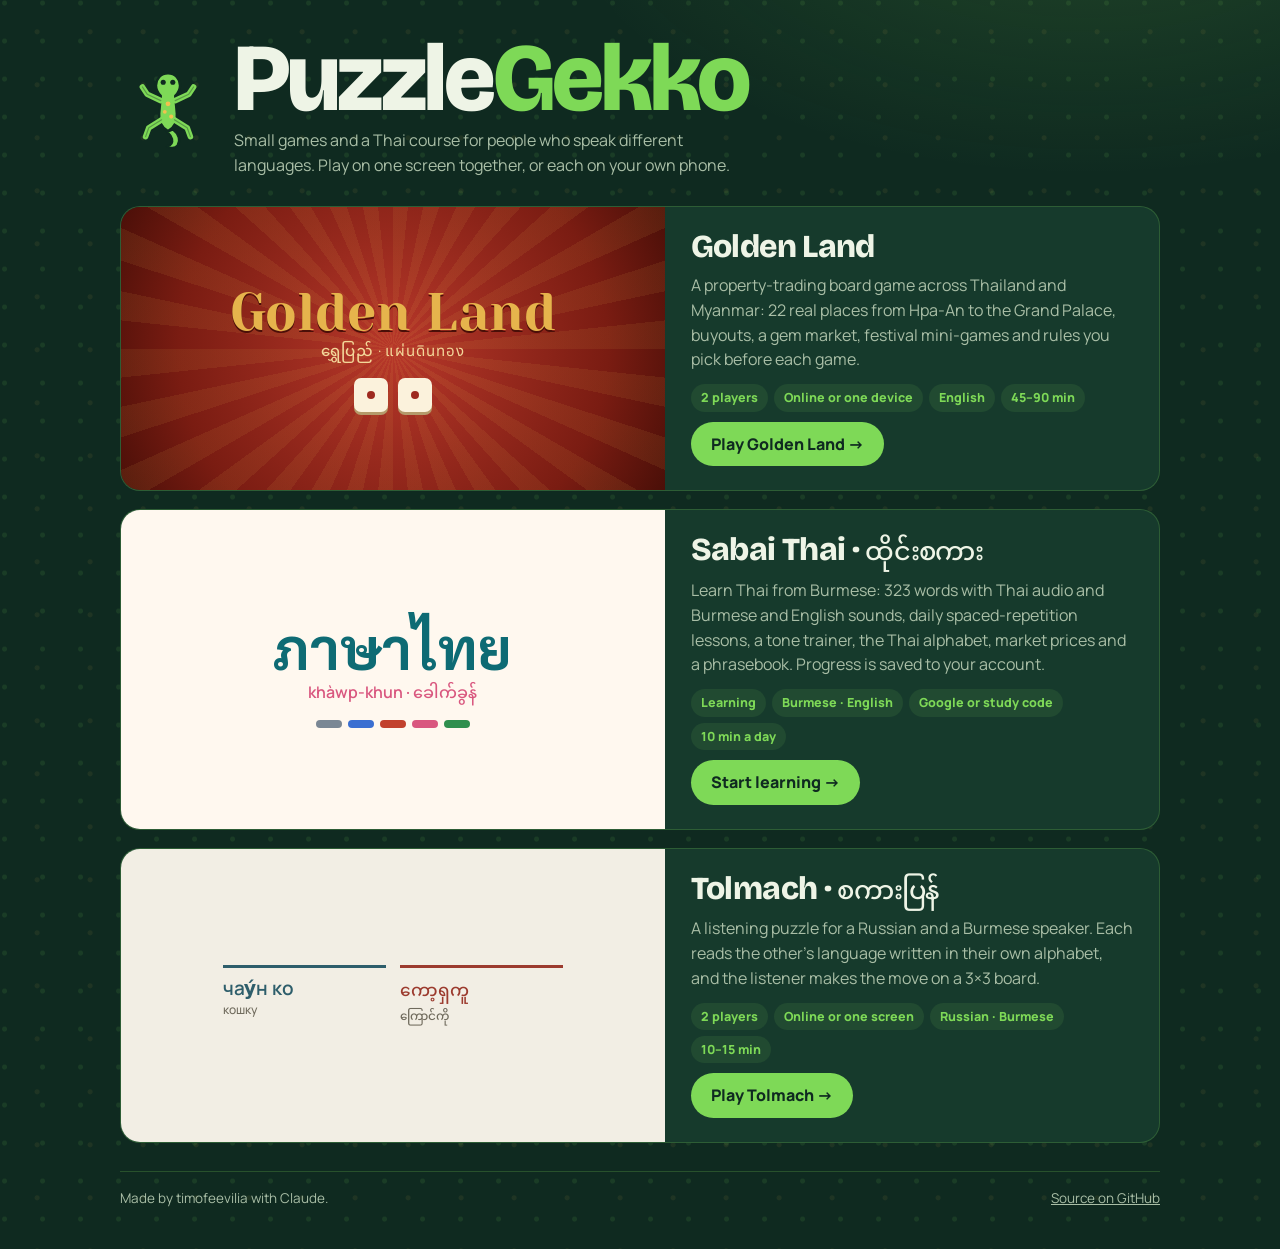
==== index.html @ 47aeaf9a "Add Sabai Thai, a Thai course for Burmese speakers 323-word dictionary with Thai audio, English and " ====
<!doctype html>
<html lang="en">
<head>
<meta charset="utf-8">
<meta name="viewport" content="width=device-width,initial-scale=1,viewport-fit=cover">
<title>PuzzleGekko</title>
<meta name="description" content="Small games for two: a property game set in Thailand and Myanmar, and a Russian–Burmese listening puzzle.">
<link rel="preconnect" href="https://fonts.googleapis.com">
<link rel="stylesheet" href="https://fonts.googleapis.com/css2?family=Bricolage+Grotesque:opsz,wght@12..96,500;12..96,800&family=Manrope:wght@400;600;800&family=Noto+Sans+Myanmar:wght@500&family=Noto+Sans+Thai:wght@500&family=Sarabun:wght@700&display=swap">
<style>
/* Layout: one column; a big wordmark with a gecko, then one wide card per game showing a slice of that game's own look. */
:root{
  --leaf:#0f2a20;      /* page ground, rainforest night */
  --leaf-2:#163a2c;    /* raised surfaces */
  --skin:#7ed957;      /* gecko green accent */
  --spot:#f2c14e;      /* gecko spots */
  --ink:#eef4e6;
  --ink-dim:#a9bea6;
  --line:rgba(126,217,87,.22);
  --display:"Bricolage Grotesque", "Arial Rounded MT Bold", system-ui, sans-serif;
  --body:"Manrope", system-ui, -apple-system, "Segoe UI", sans-serif;
  color-scheme:dark;
}
*{box-sizing:border-box}
html,body{background:var(--leaf);color:var(--ink)}
body{margin:0;font-family:var(--body);font-size:16px;line-height:1.55;min-height:100%;
  padding-left:max(16px,env(safe-area-inset-left,0px));padding-right:max(16px,env(safe-area-inset-right,0px));padding-block:max(24px,env(safe-area-inset-top,0px)) 40px;
  background:
    radial-gradient(circle at 12% 8%, rgba(126,217,87,.10) 0 2px, transparent 3px) 0 0/38px 38px,
    radial-gradient(circle at 70% 60%, rgba(242,193,78,.07) 0 2px, transparent 3px) 0 0/53px 53px,
    radial-gradient(900px 500px at 85% -10%, rgba(126,217,87,.16), transparent 60%),
    var(--leaf)}
a{color:inherit}
:focus-visible{outline:2px solid var(--spot);outline-offset:3px;border-radius:6px}
.wrap{max-width:1040px;margin:0 auto;display:flex;flex-direction:column;gap:28px}
header{display:flex;align-items:center;gap:18px;flex-wrap:wrap;padding-top:12px}
.gecko{width:clamp(64px,12vw,96px);height:auto;flex:none;animation:wiggle 6s ease-in-out infinite;transform-origin:50% 60%}
@keyframes wiggle{0%,86%,100%{transform:rotate(0)}90%{transform:rotate(-6deg)}94%{transform:rotate(5deg)}}
h1{font-family:var(--display);font-weight:800;font-size:clamp(44px,9vw,96px);line-height:.9;margin:0;letter-spacing:-.03em}
h1 span{color:var(--skin)}
.tag{margin:6px 0 0;color:var(--ink-dim);max-width:52ch;text-wrap:balance}
.games{display:grid;gap:18px}
.game{display:grid;grid-template-columns:minmax(0,1.1fr) minmax(0,1fr);border-radius:20px;overflow:hidden;text-decoration:none;
  border:1px solid var(--line);background:var(--leaf-2);transition:transform .15s, border-color .15s}
.game:hover{transform:translateY(-3px);border-color:rgba(126,217,87,.55)}
@media (max-width:760px){.game{grid-template-columns:minmax(0,1fr)}}
.art{min-height:220px;position:relative;display:grid;place-items:center;padding:24px;overflow:hidden}
.info{padding:24px 26px;display:flex;flex-direction:column;gap:10px;min-width:0}
.info h2{font-family:var(--display);font-weight:800;font-size:32px;line-height:1;margin:0;letter-spacing:-.02em}
.info p{margin:0;color:var(--ink-dim)}
.facts{display:flex;flex-wrap:wrap;gap:6px;margin-top:2px}
.facts span{font-size:12.5px;font-weight:800;padding:4px 10px;border-radius:99px;background:rgba(126,217,87,.1);color:var(--skin)}
.play{margin-top:auto;align-self:flex-start;font-weight:800;color:var(--leaf);background:var(--skin);padding:10px 20px;border-radius:99px}

/* Golden Land slice: lacquer board corner */
.gl{background:radial-gradient(circle at 50% 50%,#b8382a,#7a1c12 70%,#4a0f08)}
.gl::before{content:"";position:absolute;inset:-40%;background:repeating-conic-gradient(rgba(230,180,76,.09) 0 6deg,transparent 6deg 12deg)}
.gl .t{position:relative;text-align:center}
.gl .t b{display:block;font-family:"Yeseva One",Georgia,serif;font-weight:400;font-size:clamp(34px,6vw,52px);color:#e6b44c;text-shadow:0 2px 0 #4a0f08;line-height:1}
.gl .t i{font-style:normal;color:#f3d79a;font-size:15px;letter-spacing:.06em}
.gl .t i .mm{font-family:"Noto Sans Myanmar",sans-serif} .gl .t i .th{font-family:"Noto Sans Thai",sans-serif}
.gl .dice{display:flex;gap:10px;justify-content:center;margin-top:14px}
.gl .dice i{width:34px;height:34px;border-radius:7px;background:#fbf2dc;display:grid;place-items:center;box-shadow:0 3px 0 #b49a6a}
.gl .dice i::after{content:"";width:8px;height:8px;border-radius:50%;background:#9e2a1f}
/* Sabai Thai slice: Thai script and the five tone colours */
.st{background:#fff8ef;color:#20262c}
.st .t{text-align:center}
.st .thx{display:block;font-family:"Sarabun","Noto Sans Thai",sans-serif;font-weight:700;font-size:clamp(40px,7vw,58px);color:#0e6b74;line-height:1.2}
.st .t>i{font-style:normal;color:#d9577f;font-weight:600}
.st .tones{display:flex;gap:6px;justify-content:center;margin-top:12px}
.st .tones i{width:26px;height:8px;border-radius:99px;background:var(--c)}
/* Tolmach slice: two alphabets on paper */
.tm{background:#f2eee4;color:#20221d}
.tm .two{display:grid;grid-template-columns:1fr 1fr;gap:14px;width:100%;max-width:340px}
.tm .two div{border-top:3px solid;padding-top:8px;font-weight:600;font-size:19px;line-height:1.35}
.tm .two div:first-child{border-color:#2e5e6b;color:#2e5e6b}
.tm .two div:last-child{border-color:#9c3b2e;color:#9c3b2e;font-family:"Noto Sans Myanmar",sans-serif;font-weight:500;font-size:17px;line-height:1.9}
.tm small{display:block;font-size:12px;color:#6f6a5c;font-weight:500;font-family:"Manrope",sans-serif;line-height:1.4}
.mm{font-family:"Noto Sans Myanmar","Myanmar Text","Padauk",sans-serif;font-weight:500}
.info h2 .mm{font-size:.8em}
.tm small.mm{font-family:"Noto Sans Myanmar",sans-serif}
footer{color:var(--ink-dim);font-size:13.5px;display:flex;gap:14px;flex-wrap:wrap;justify-content:space-between;border-top:1px solid var(--line);padding-top:16px}
@media (prefers-reduced-motion:reduce){*{animation:none!important;transition:none!important}}
</style>
<link rel="stylesheet" href="https://fonts.googleapis.com/css2?family=Yeseva+One&display=swap">
</head>
<body>
<div class="wrap">
  <header>
    <svg class="gecko" viewBox="0 0 120 120" aria-hidden="true">
      <g fill="#7ed957" stroke="#0f2a20" stroke-width="3" stroke-linejoin="round">
        <path d="M60 18c9 0 15 7 15 15 0 6-3 10-6 13l2 22c1 9-3 18-11 22-8-4-12-13-11-22l2-22c-3-3-6-7-6-13 0-8 6-15 15-15z"/>
        <path d="M66 88c8 6 10 14 6 20-3 4-10 4-13 1 4-1 7-4 6-9-1-4-4-7-6-9z"/>
        <path d="M51 52 34 44l-6-9M69 52l17-8 6-9M52 76l-16 10-4 11M68 76l16 10 4 11" fill="none" stroke="#7ed957" stroke-width="7" stroke-linecap="round"/>
        <path d="M51 52 34 44l-6-9M69 52l17-8 6-9M52 76l-16 10-4 11M68 76l16 10 4 11" fill="none" stroke="#0f2a20" stroke-width="1.5" stroke-linecap="round" opacity=".35"/>
      </g>
      <circle cx="54" cy="29" r="3.2" fill="#0f2a20"/><circle cx="66" cy="29" r="3.2" fill="#0f2a20"/>
      <circle cx="60" cy="56" r="3" fill="#f2c14e"/><circle cx="56" cy="66" r="2.4" fill="#f2c14e"/><circle cx="64" cy="72" r="2.6" fill="#f2c14e"/>
    </svg>
    <div>
      <h1>Puzzle<span>Gekko</span></h1>
      <p class="tag">Small games and a Thai course for people who speak different languages. Play on one screen together, or each on your own phone.</p>
    </div>
  </header>

  <main class="games">
    <a class="game" href="golden-land/">
      <div class="art gl"><div class="t"><b>Golden Land</b><i><span class="mm">ရွှေပြည်</span> · <span class="th">แผ่นดินทอง</span></i><div class="dice"><i></i><i></i></div></div></div>
      <div class="info">
        <h2>Golden Land</h2>
        <p>A property-trading board game across Thailand and Myanmar: 22 real places from Hpa-An to the Grand Palace, buyouts, a gem market, festival mini-games and rules you pick before each game.</p>
        <div class="facts"><span>2 players</span><span>Online or one device</span><span>English</span><span>45–90 min</span></div>
        <span class="play">Play Golden Land →</span>
      </div>
    </a>

    <a class="game" href="sabai-thai/">
      <div class="art st"><div class="t"><b class="thx">ภาษาไทย</b><i>khàwp-khun · <span class="mm">ခေါက်ခွန်</span></i><div class="tones"><i style="--c:#7a8794"></i><i style="--c:#3b6fd1"></i><i style="--c:#c2412d"></i><i style="--c:#d9577f"></i><i style="--c:#2f8f4e"></i></div></div></div>
      <div class="info">
        <h2>Sabai Thai · <span class="mm">ထိုင်းစကား</span></h2>
        <p>Learn Thai from Burmese: 323 words with Thai audio and Burmese and English sounds, daily spaced-repetition lessons, a tone trainer, the Thai alphabet, market prices and a phrasebook. Progress is saved to your account.</p>
        <div class="facts"><span>Learning</span><span>Burmese · English</span><span>Google or study code</span><span>10 min a day</span></div>
        <span class="play">Start learning →</span>
      </div>
    </a>

    <a class="game" href="tolmach/">
      <div class="art tm"><div class="two"><div>чау́н ко<small>кошку</small></div><div>ကော့ရှကူ<small class="mm">ကြောင်ကို</small></div></div></div>
      <div class="info">
        <h2>Tolmach · <span class="mm">စကားပြန်</span></h2>
        <p>A listening puzzle for a Russian and a Burmese speaker. Each reads the other's language written in their own alphabet, and the listener makes the move on a 3×3 board.</p>
        <div class="facts"><span>2 players</span><span>Online or one screen</span><span>Russian · Burmese</span><span>10–15 min</span></div>
        <span class="play">Play Tolmach →</span>
      </div>
    </a>
  </main>

  <footer>
    <span>Made by timofeevilia with Claude.</span>
    <a href="https://github.com/timofeevilia/PuzzleGekko">Source on GitHub</a>
  </footer>
</div>
</body>
</html>
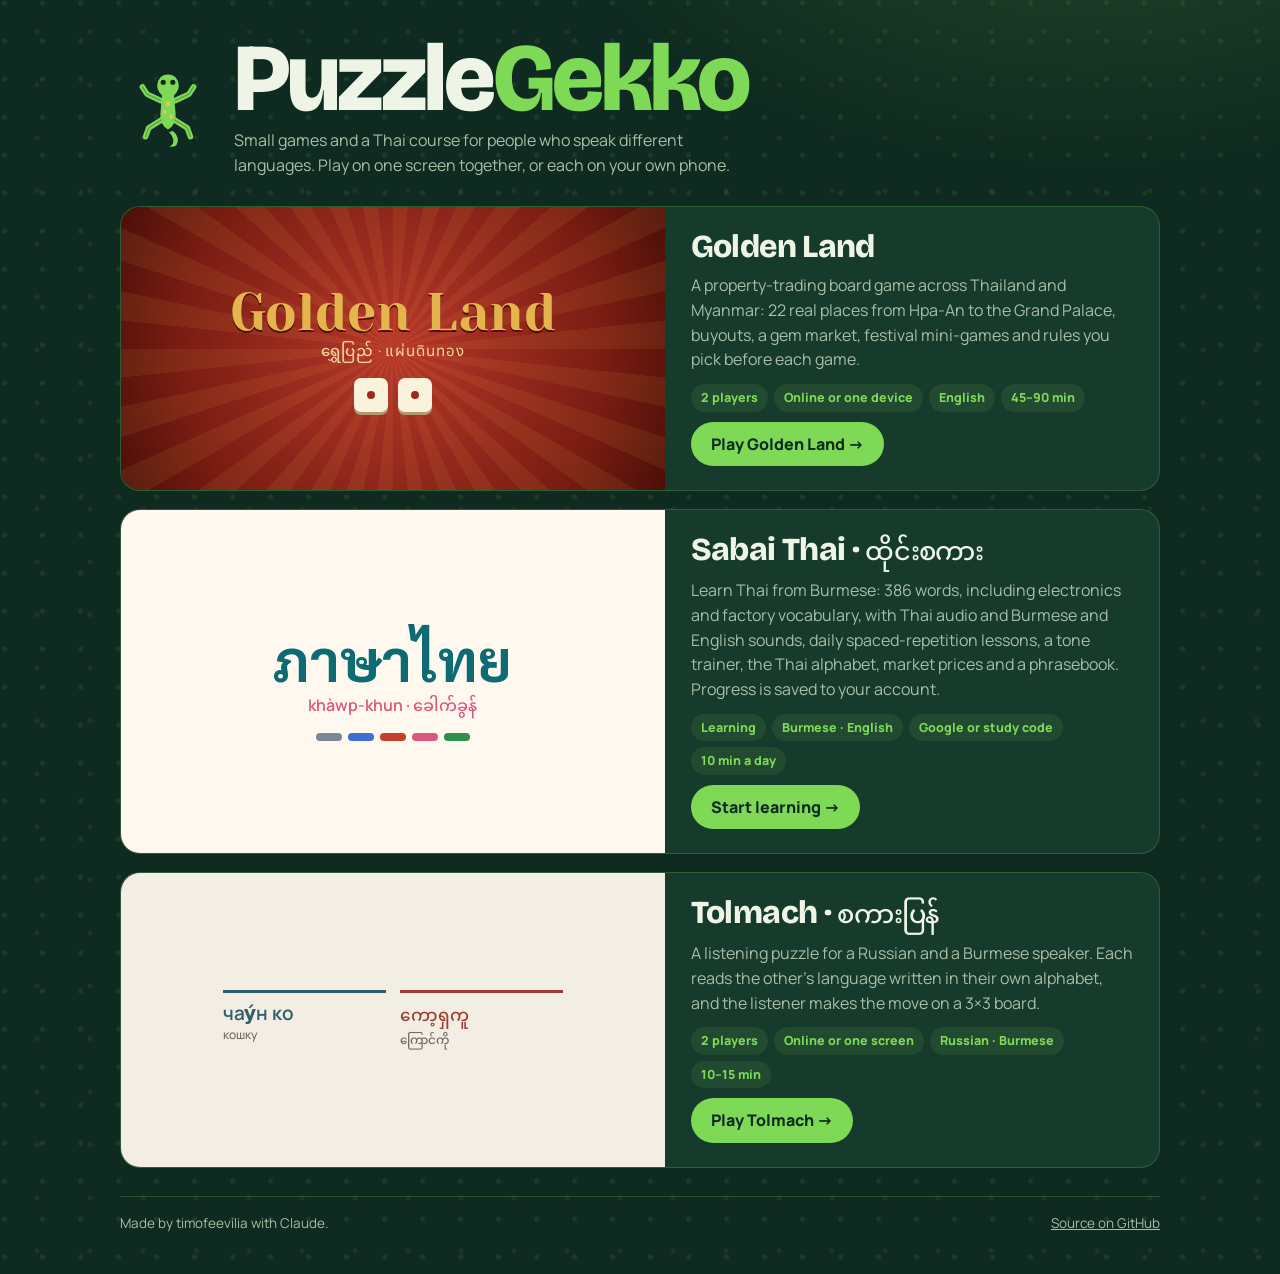
==== commit 8991ea9e: "Add electronics, SSD and factory vocabulary to Sabai Thai Two new topics (Electronics & SSD, Factory" ====
--- a/index.html
+++ b/index.html
@@ -118,7 +118,7 @@
       <div class="art st"><div class="t"><b class="thx">ภาษาไทย</b><i>khàwp-khun · <span class="mm">ခေါက်ခွန်</span></i><div class="tones"><i style="--c:#7a8794"></i><i style="--c:#3b6fd1"></i><i style="--c:#c2412d"></i><i style="--c:#d9577f"></i><i style="--c:#2f8f4e"></i></div></div></div>
       <div class="info">
         <h2>Sabai Thai · <span class="mm">ထိုင်းစကား</span></h2>
-        <p>Learn Thai from Burmese: 323 words with Thai audio and Burmese and English sounds, daily spaced-repetition lessons, a tone trainer, the Thai alphabet, market prices and a phrasebook. Progress is saved to your account.</p>
+        <p>Learn Thai from Burmese: 386 words, including electronics and factory vocabulary, with Thai audio and Burmese and English sounds, daily spaced-repetition lessons, a tone trainer, the Thai alphabet, market prices and a phrasebook. Progress is saved to your account.</p>
         <div class="facts"><span>Learning</span><span>Burmese · English</span><span>Google or study code</span><span>10 min a day</span></div>
         <span class="play">Start learning →</span>
       </div>
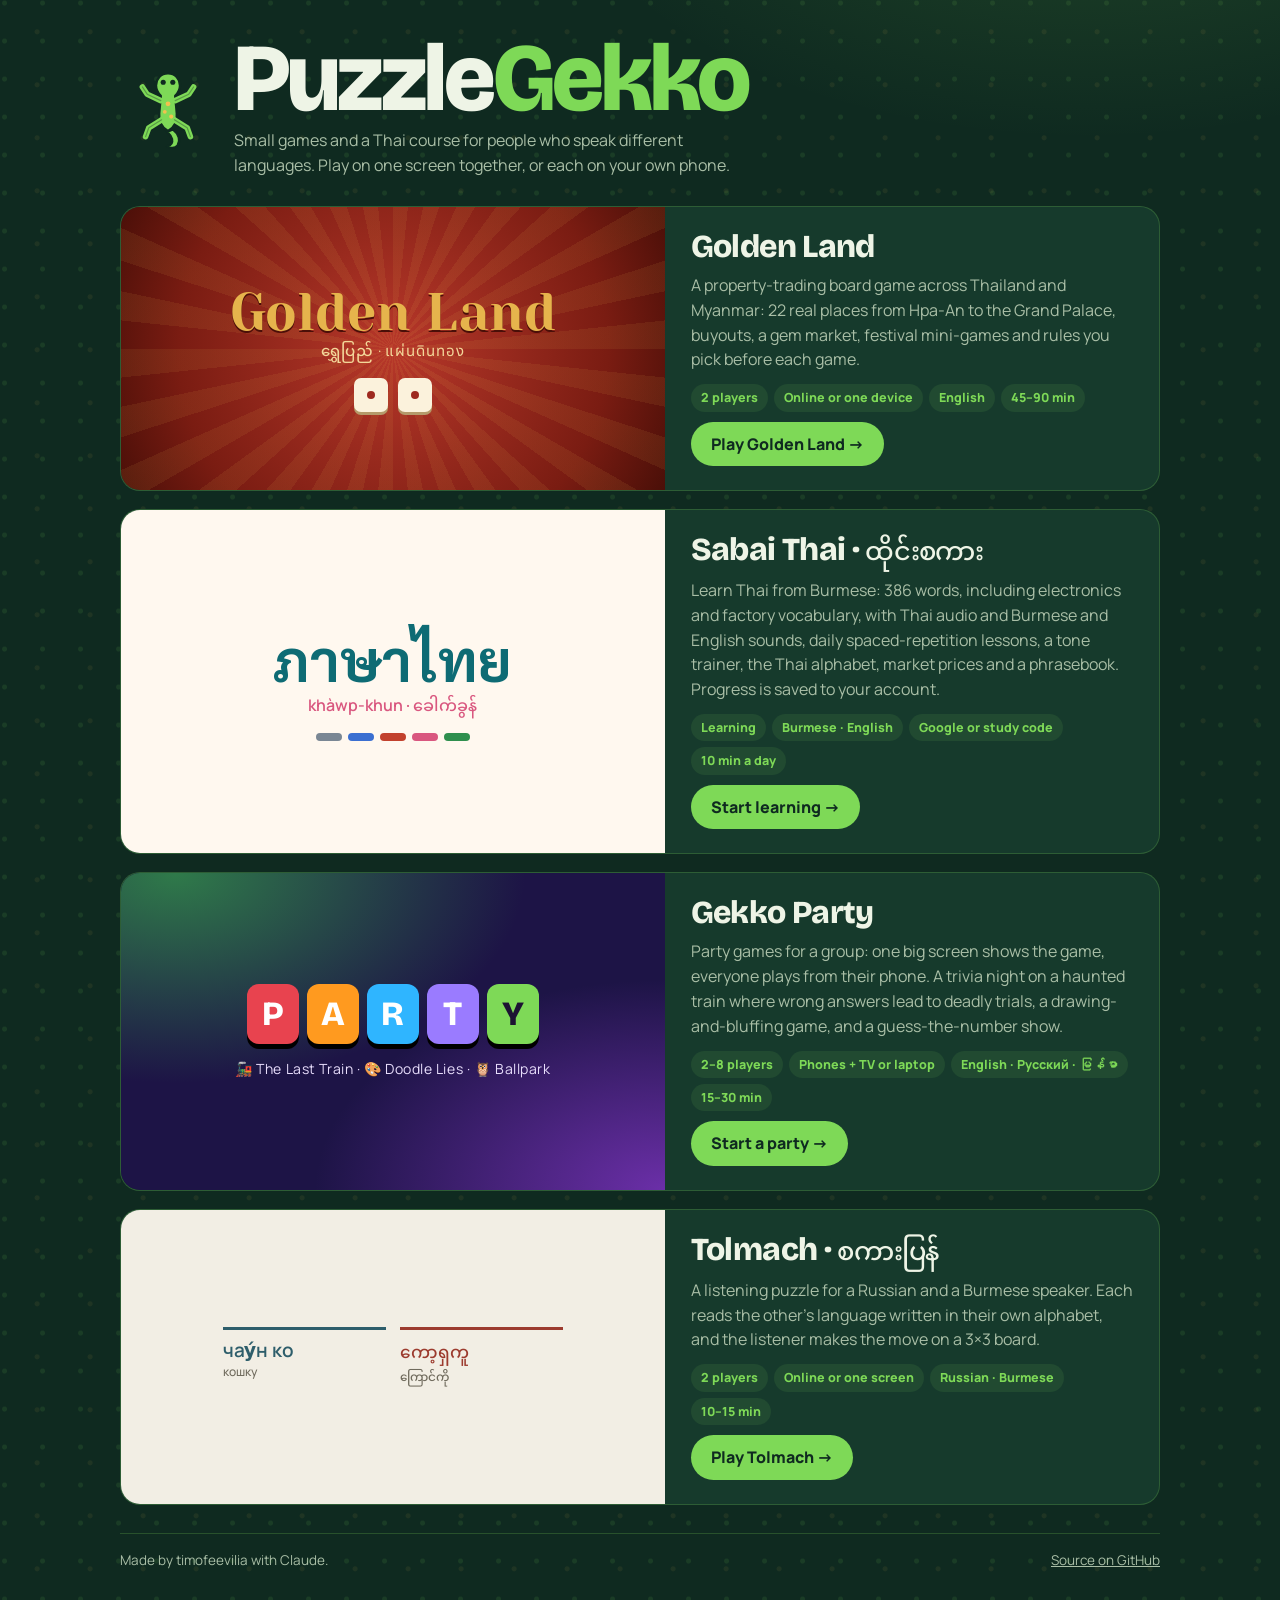
==== commit 5a554b05: "Add Gekko Party: a party pack for one big screen and phones Three games (The Last Train trivia with " ====
--- a/index.html
+++ b/index.html
@@ -4,7 +4,7 @@
 <meta charset="utf-8">
 <meta name="viewport" content="width=device-width,initial-scale=1,viewport-fit=cover">
 <title>PuzzleGekko</title>
-<meta name="description" content="Small games for two: a property game set in Thailand and Myanmar, and a Russian–Burmese listening puzzle.">
+<meta name="description" content="Small games for two and for groups: a property game set in Thailand and Myanmar, party games for phones, a Thai course and a Russian–Burmese listening puzzle.">
 <link rel="preconnect" href="https://fonts.googleapis.com">
 <link rel="stylesheet" href="https://fonts.googleapis.com/css2?family=Bricolage+Grotesque:opsz,wght@12..96,500;12..96,800&family=Manrope:wght@400;600;800&family=Noto+Sans+Myanmar:wght@500&family=Noto+Sans+Thai:wght@500&family=Sarabun:wght@700&display=swap">
 <style>
@@ -69,6 +69,12 @@
 .st .t>i{font-style:normal;color:#d9577f;font-weight:600}
 .st .tones{display:flex;gap:6px;justify-content:center;margin-top:12px}
 .st .tones i{width:26px;height:8px;border-radius:99px;background:var(--c)}
+/* Gekko Party slice: room-code tiles on a night-party gradient */
+.gp{background:radial-gradient(500px 300px at 10% 0%,#2f7a4a,transparent 70%),radial-gradient(500px 300px at 100% 100%,#6b2fa8,transparent 70%),#1d1446}
+.gp .t{text-align:center}
+.gp .tiles{display:flex;gap:8px;justify-content:center}
+.gp .tiles i{width:52px;height:60px;border-radius:12px;display:grid;place-items:center;font:800 34px var(--display);font-style:normal;color:#fff;box-shadow:0 5px 0 #000}
+.gp small{display:block;margin-top:14px;color:#e8defc;font-size:14px;letter-spacing:.04em}
 /* Tolmach slice: two alphabets on paper */
 .tm{background:#f2eee4;color:#20221d}
 .tm .two{display:grid;grid-template-columns:1fr 1fr;gap:14px;width:100%;max-width:340px}
@@ -124,6 +130,16 @@
       </div>
     </a>
 
+    <a class="game" href="party/">
+      <div class="art gp"><div class="t"><div class="tiles"><i style="background:#e8434f">P</i><i style="background:#ff9a1f">A</i><i style="background:#2fb5ff">R</i><i style="background:#9a7bff">T</i><i style="background:#7ed957;color:#1d1233">Y</i></div><small>🚂 The Last Train · 🎨 Doodle Lies · 🦉 Ballpark</small></div></div>
+      <div class="info">
+        <h2>Gekko Party</h2>
+        <p>Party games for a group: one big screen shows the game, everyone plays from their phone. A trivia night on a haunted train where wrong answers lead to deadly trials, a drawing-and-bluffing game, and a guess-the-number show.</p>
+        <div class="facts"><span>2–8 players</span><span>Phones + TV or laptop</span><span>English · Русский · မြန်မာ</span><span>15–30 min</span></div>
+        <span class="play">Start a party →</span>
+      </div>
+    </a>
+
     <a class="game" href="tolmach/">
       <div class="art tm"><div class="two"><div>чау́н ко<small>кошку</small></div><div>ကော့ရှကူ<small class="mm">ကြောင်ကို</small></div></div></div>
       <div class="info">
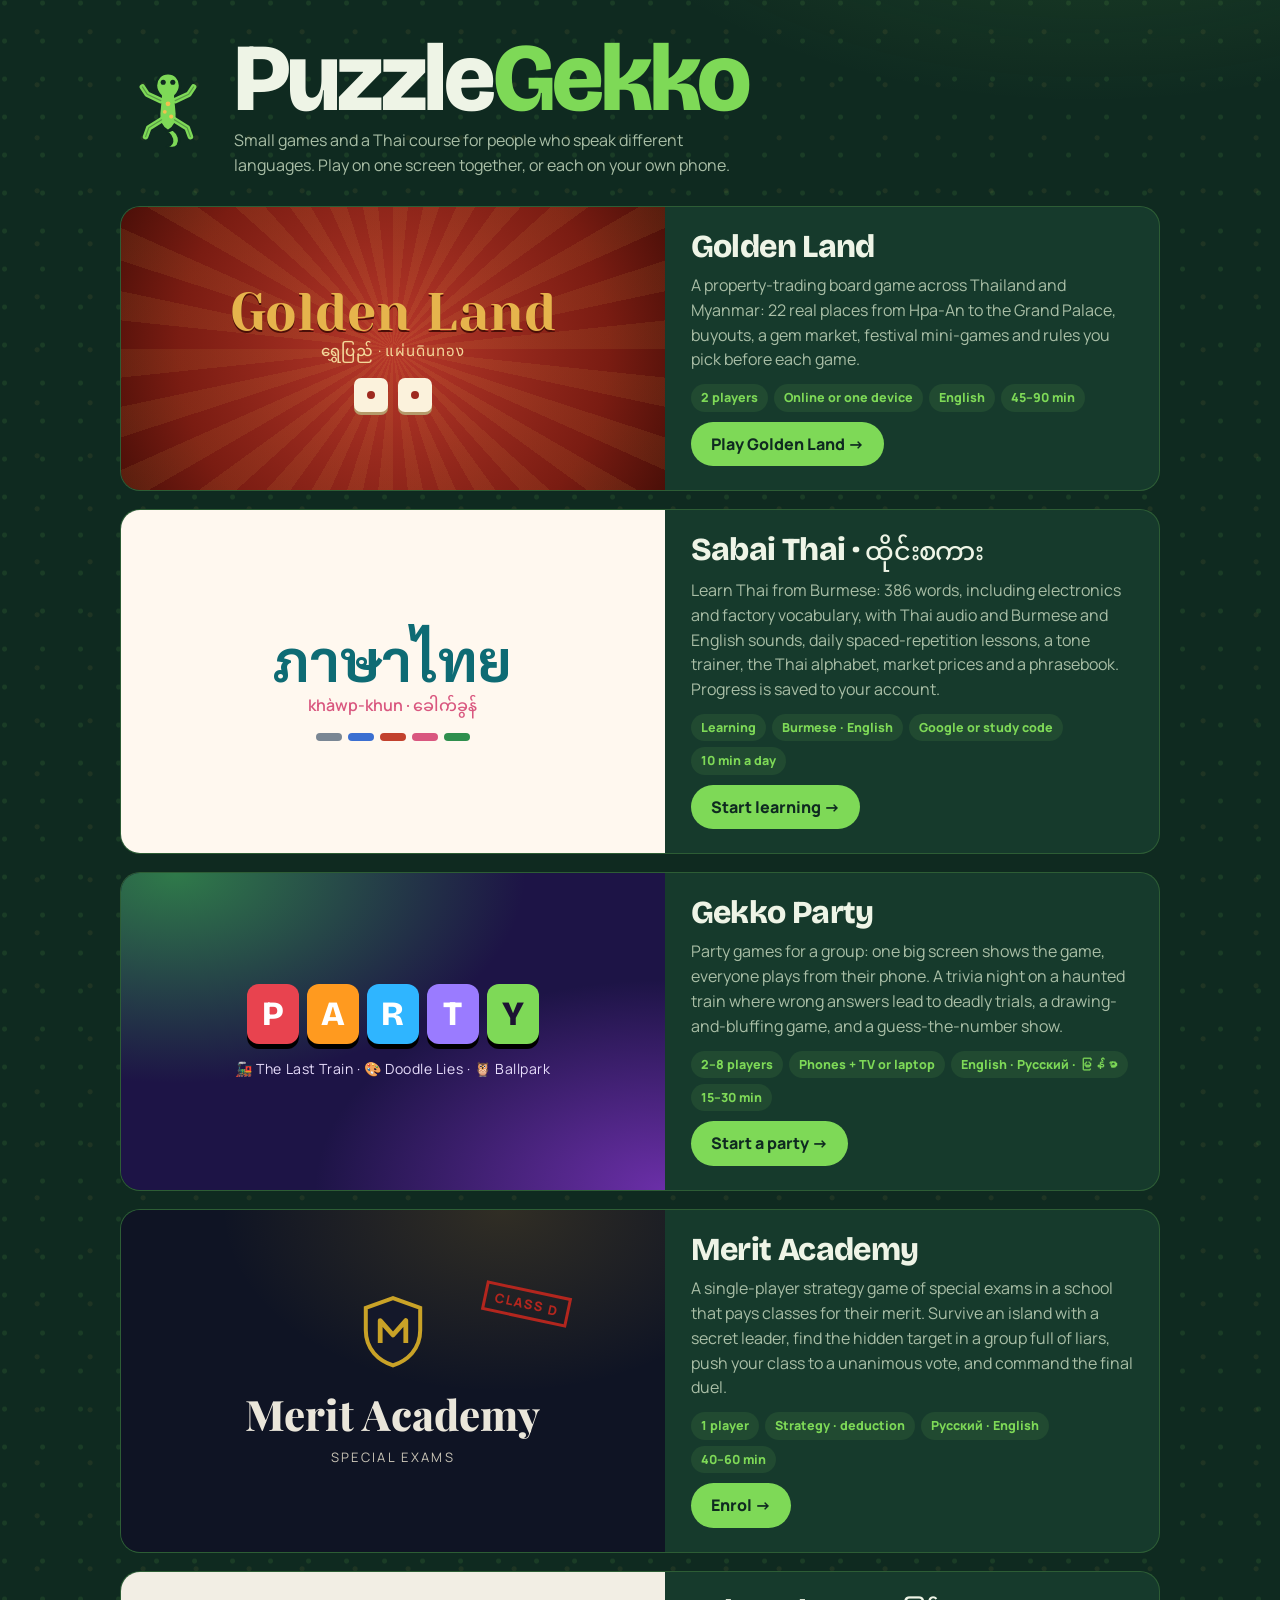
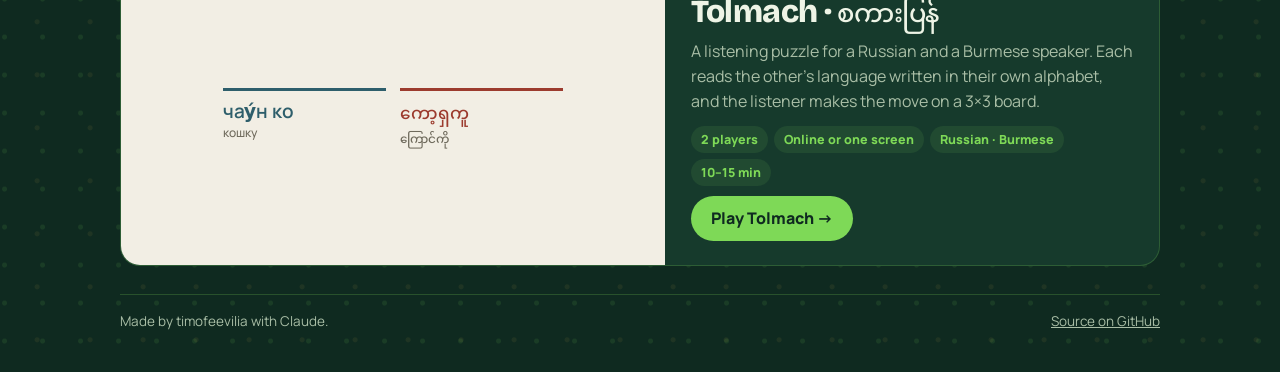
==== commit 49e4cdda: "Add Merit Academy, a single-player game of special exams A campaign of four exams in a school that p" ====
--- a/index.html
+++ b/index.html
@@ -6,7 +6,7 @@
 <title>PuzzleGekko</title>
 <meta name="description" content="Small games for two and for groups: a property game set in Thailand and Myanmar, party games for phones, a Thai course and a Russian–Burmese listening puzzle.">
 <link rel="preconnect" href="https://fonts.googleapis.com">
-<link rel="stylesheet" href="https://fonts.googleapis.com/css2?family=Bricolage+Grotesque:opsz,wght@12..96,500;12..96,800&family=Manrope:wght@400;600;800&family=Noto+Sans+Myanmar:wght@500&family=Noto+Sans+Thai:wght@500&family=Sarabun:wght@700&display=swap">
+<link rel="stylesheet" href="https://fonts.googleapis.com/css2?family=Playfair+Display:wght@800&family=Bricolage+Grotesque:opsz,wght@12..96,500;12..96,800&family=Manrope:wght@400;600;800&family=Noto+Sans+Myanmar:wght@500&family=Noto+Sans+Thai:wght@500&family=Sarabun:wght@700&display=swap">
 <style>
 /* Layout: one column; a big wordmark with a gecko, then one wide card per game showing a slice of that game's own look. */
 :root{
@@ -75,6 +75,13 @@
 .gp .tiles{display:flex;gap:8px;justify-content:center}
 .gp .tiles i{width:52px;height:60px;border-radius:12px;display:grid;place-items:center;font:800 34px var(--display);font-style:normal;color:#fff;box-shadow:0 5px 0 #000}
 .gp small{display:block;margin-top:14px;color:#e8defc;font-size:14px;letter-spacing:.04em}
+/* Merit Academy slice: a gold crest on navy, with a red exam stamp */
+.ma{background:radial-gradient(400px 260px at 70% 0%,rgba(201,162,39,.18),transparent 70%),#0f1424}
+.ma .t{text-align:center;color:#eae6da;position:relative}
+.ma svg{width:64px;height:auto}
+.ma b{display:block;font-family:"Playfair Display",Georgia,serif;font-size:clamp(30px,5vw,42px);font-weight:800;margin-top:6px}
+.ma small{display:block;color:#c9c4b6;font-size:13px;letter-spacing:.18em;text-transform:uppercase}
+.ma .stampx{position:absolute;right:-30px;top:-6px;border:3px solid #b3261e;color:#b3261e;font-weight:800;font-size:13px;padding:2px 8px;transform:rotate(12deg);letter-spacing:.1em}
 /* Tolmach slice: two alphabets on paper */
 .tm{background:#f2eee4;color:#20221d}
 .tm .two{display:grid;grid-template-columns:1fr 1fr;gap:14px;width:100%;max-width:340px}
@@ -140,6 +147,16 @@
       </div>
     </a>
 
+    <a class="game" href="merit/">
+      <div class="art ma"><div class="t"><svg viewBox="0 0 40 46" aria-hidden="true"><path d="M20 2l17 6v14c0 12-8 19-17 22C11 41 3 34 3 22V8z" fill="#14182a" stroke="#c9a227" stroke-width="2.5"/><path d="M12 30V16l8 9 8-9v14" fill="none" stroke="#c9a227" stroke-width="3" stroke-linejoin="round"/></svg><b>Merit Academy</b><small>Special exams</small><span class="stampx">CLASS D</span></div></div>
+      <div class="info">
+        <h2>Merit Academy</h2>
+        <p>A single-player strategy game of special exams in a school that pays classes for their merit. Survive an island with a secret leader, find the hidden target in a group full of liars, push your class to a unanimous vote, and command the final duel.</p>
+        <div class="facts"><span>1 player</span><span>Strategy · deduction</span><span>Русский · English</span><span>40–60 min</span></div>
+        <span class="play">Enrol →</span>
+      </div>
+    </a>
+
     <a class="game" href="tolmach/">
       <div class="art tm"><div class="two"><div>чау́н ко<small>кошку</small></div><div>ကော့ရှကူ<small class="mm">ကြောင်ကို</small></div></div></div>
       <div class="info">
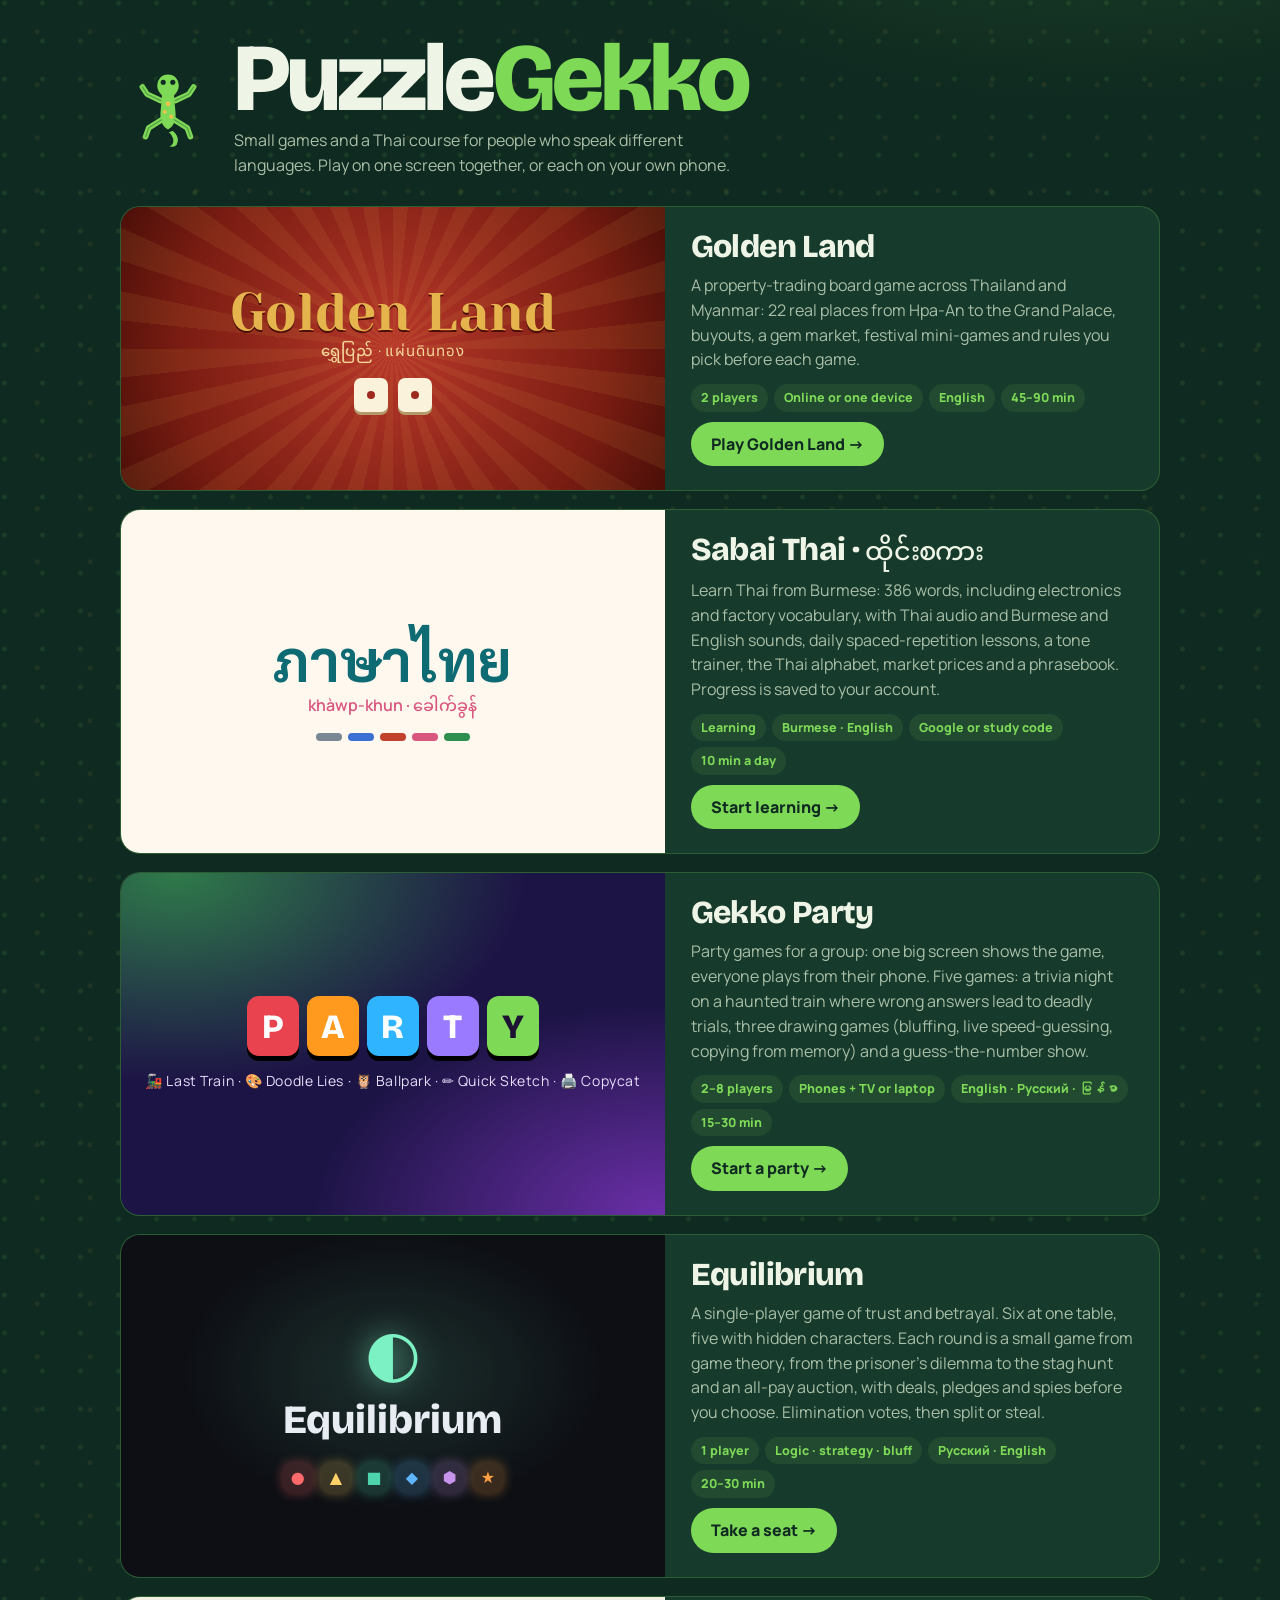
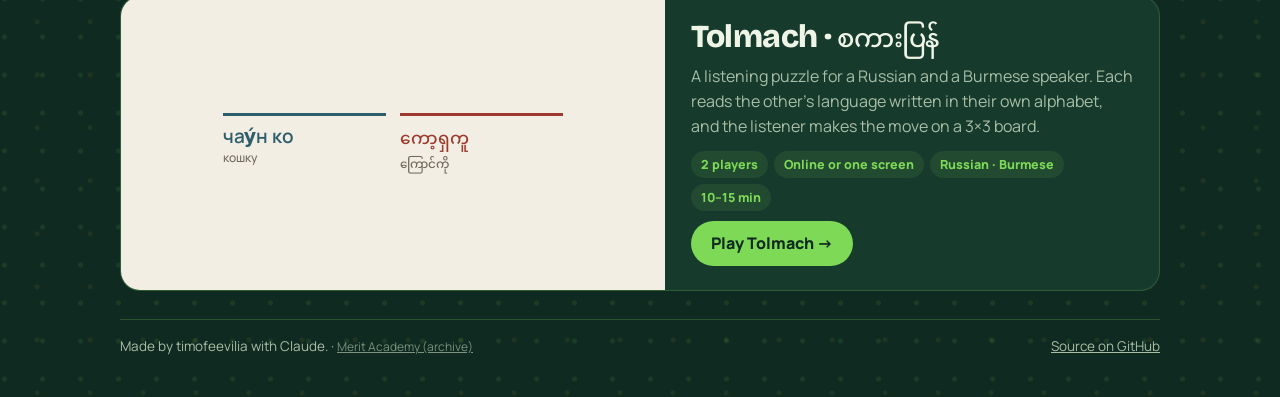
==== commit d6b831fb: "Add Equilibrium, two drawing games and phone resync for Gekko Party Equilibrium is a single-player g" ====
--- a/index.html
+++ b/index.html
@@ -75,6 +75,13 @@
 .gp .tiles{display:flex;gap:8px;justify-content:center}
 .gp .tiles i{width:52px;height:60px;border-radius:12px;display:grid;place-items:center;font:800 34px var(--display);font-style:normal;color:#fff;box-shadow:0 5px 0 #000}
 .gp small{display:block;margin-top:14px;color:#e8defc;font-size:14px;letter-spacing:.04em}
+/* Equilibrium slice: six neon sigils around a half-lit circle */
+.eq{background:radial-gradient(300px 200px at 50% 40%,rgba(124,242,196,.14),transparent 70%),#0d0f14}
+.eq .t{text-align:center;color:#e8ecf3}
+.eq .t>b{display:block;font-size:64px;line-height:1;color:#7cf2c4;text-shadow:0 0 30px rgba(124,242,196,.5)}
+.eq .t>span{display:block;font-family:var(--display);font-weight:800;font-size:clamp(28px,4.6vw,40px);margin:6px 0 12px}
+.eq .seats{display:flex;gap:8px;justify-content:center}
+.eq .seats i{font-style:normal;width:30px;height:30px;border-radius:8px;display:grid;place-items:center;color:var(--c);background:color-mix(in srgb,var(--c) 18%,transparent);box-shadow:0 0 12px color-mix(in srgb,var(--c) 40%,transparent)}
 /* Merit Academy slice: a gold crest on navy, with a red exam stamp */
 .ma{background:radial-gradient(400px 260px at 70% 0%,rgba(201,162,39,.18),transparent 70%),#0f1424}
 .ma .t{text-align:center;color:#eae6da;position:relative}
@@ -92,6 +99,7 @@
 .mm{font-family:"Noto Sans Myanmar","Myanmar Text","Padauk",sans-serif;font-weight:500}
 .info h2 .mm{font-size:.8em}
 .tm small.mm{font-family:"Noto Sans Myanmar",sans-serif}
+footer .small{font-size:12px;opacity:.7}
 footer{color:var(--ink-dim);font-size:13.5px;display:flex;gap:14px;flex-wrap:wrap;justify-content:space-between;border-top:1px solid var(--line);padding-top:16px}
 @media (prefers-reduced-motion:reduce){*{animation:none!important;transition:none!important}}
 </style>
@@ -138,22 +146,22 @@
     </a>
 
     <a class="game" href="party/">
-      <div class="art gp"><div class="t"><div class="tiles"><i style="background:#e8434f">P</i><i style="background:#ff9a1f">A</i><i style="background:#2fb5ff">R</i><i style="background:#9a7bff">T</i><i style="background:#7ed957;color:#1d1233">Y</i></div><small>🚂 The Last Train · 🎨 Doodle Lies · 🦉 Ballpark</small></div></div>
+      <div class="art gp"><div class="t"><div class="tiles"><i style="background:#e8434f">P</i><i style="background:#ff9a1f">A</i><i style="background:#2fb5ff">R</i><i style="background:#9a7bff">T</i><i style="background:#7ed957;color:#1d1233">Y</i></div><small>🚂 Last Train · 🎨 Doodle Lies · 🦉 Ballpark · ✏️ Quick Sketch · 🖨️ Copycat</small></div></div>
       <div class="info">
         <h2>Gekko Party</h2>
-        <p>Party games for a group: one big screen shows the game, everyone plays from their phone. A trivia night on a haunted train where wrong answers lead to deadly trials, a drawing-and-bluffing game, and a guess-the-number show.</p>
+        <p>Party games for a group: one big screen shows the game, everyone plays from their phone. Five games: a trivia night on a haunted train where wrong answers lead to deadly trials, three drawing games (bluffing, live speed-guessing, copying from memory) and a guess-the-number show.</p>
         <div class="facts"><span>2–8 players</span><span>Phones + TV or laptop</span><span>English · Русский · မြန်မာ</span><span>15–30 min</span></div>
         <span class="play">Start a party →</span>
       </div>
     </a>
 
-    <a class="game" href="merit/">
-      <div class="art ma"><div class="t"><svg viewBox="0 0 40 46" aria-hidden="true"><path d="M20 2l17 6v14c0 12-8 19-17 22C11 41 3 34 3 22V8z" fill="#14182a" stroke="#c9a227" stroke-width="2.5"/><path d="M12 30V16l8 9 8-9v14" fill="none" stroke="#c9a227" stroke-width="3" stroke-linejoin="round"/></svg><b>Merit Academy</b><small>Special exams</small><span class="stampx">CLASS D</span></div></div>
+    <a class="game" href="equilibrium/">
+      <div class="art eq"><div class="t"><b>◐</b><span>Equilibrium</span><div class="seats"><i style="--c:#ff6b6b">●</i><i style="--c:#ffd166">▲</i><i style="--c:#4dd4ac">■</i><i style="--c:#5eb5ff">◆</i><i style="--c:#c792ea">⬢</i><i style="--c:#ff9f43">★</i></div></div></div>
       <div class="info">
-        <h2>Merit Academy</h2>
-        <p>A single-player strategy game of special exams in a school that pays classes for their merit. Survive an island with a secret leader, find the hidden target in a group full of liars, push your class to a unanimous vote, and command the final duel.</p>
-        <div class="facts"><span>1 player</span><span>Strategy · deduction</span><span>Русский · English</span><span>40–60 min</span></div>
-        <span class="play">Enrol →</span>
+        <h2>Equilibrium</h2>
+        <p>A single-player game of trust and betrayal. Six at one table, five with hidden characters. Each round is a small game from game theory, from the prisoner's dilemma to the stag hunt and an all-pay auction, with deals, pledges and spies before you choose. Elimination votes, then split or steal.</p>
+        <div class="facts"><span>1 player</span><span>Logic · strategy · bluff</span><span>Русский · English</span><span>20–30 min</span></div>
+        <span class="play">Take a seat →</span>
       </div>
     </a>
 
@@ -169,7 +177,7 @@
   </main>
 
   <footer>
-    <span>Made by timofeevilia with Claude.</span>
+    <span>Made by timofeevilia with Claude. · <a href="merit/" class="small">Merit Academy (archive)</a></span>
     <a href="https://github.com/timofeevilia/PuzzleGekko">Source on GitHub</a>
   </footer>
 </div>
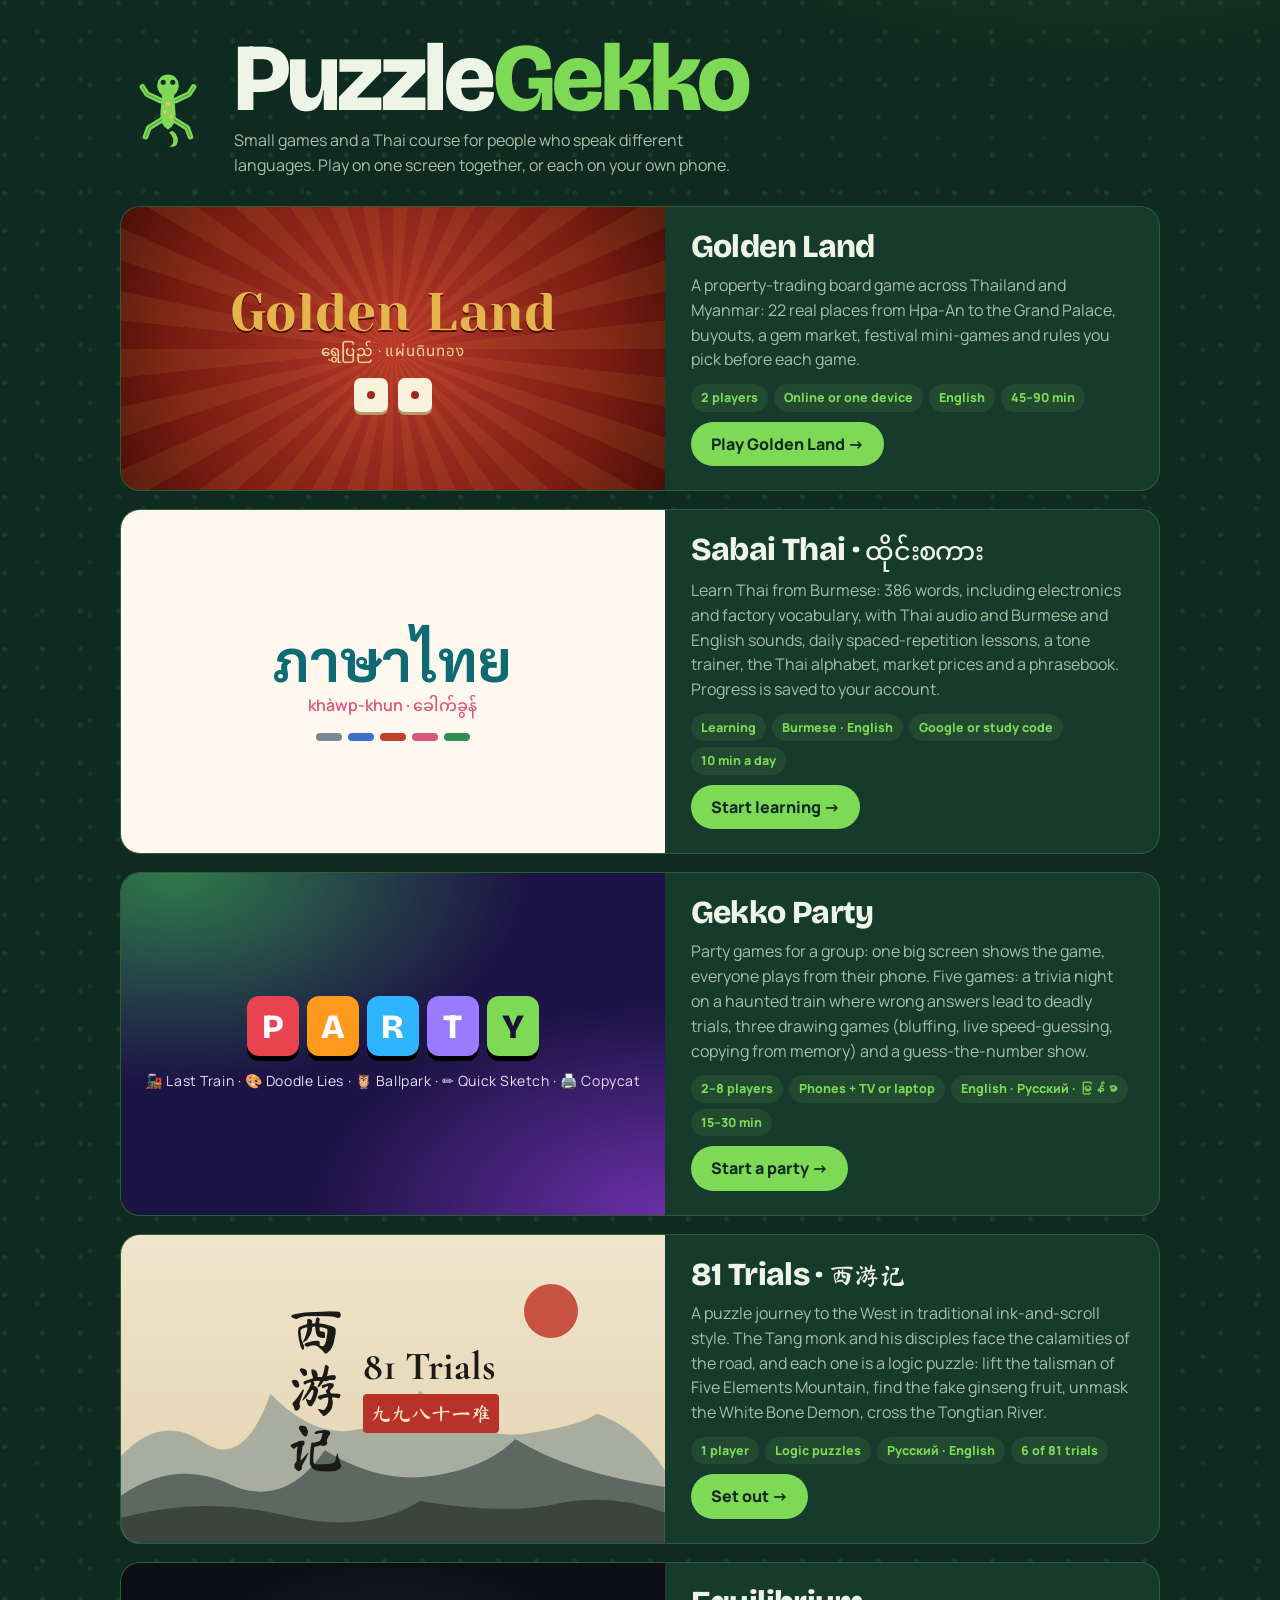
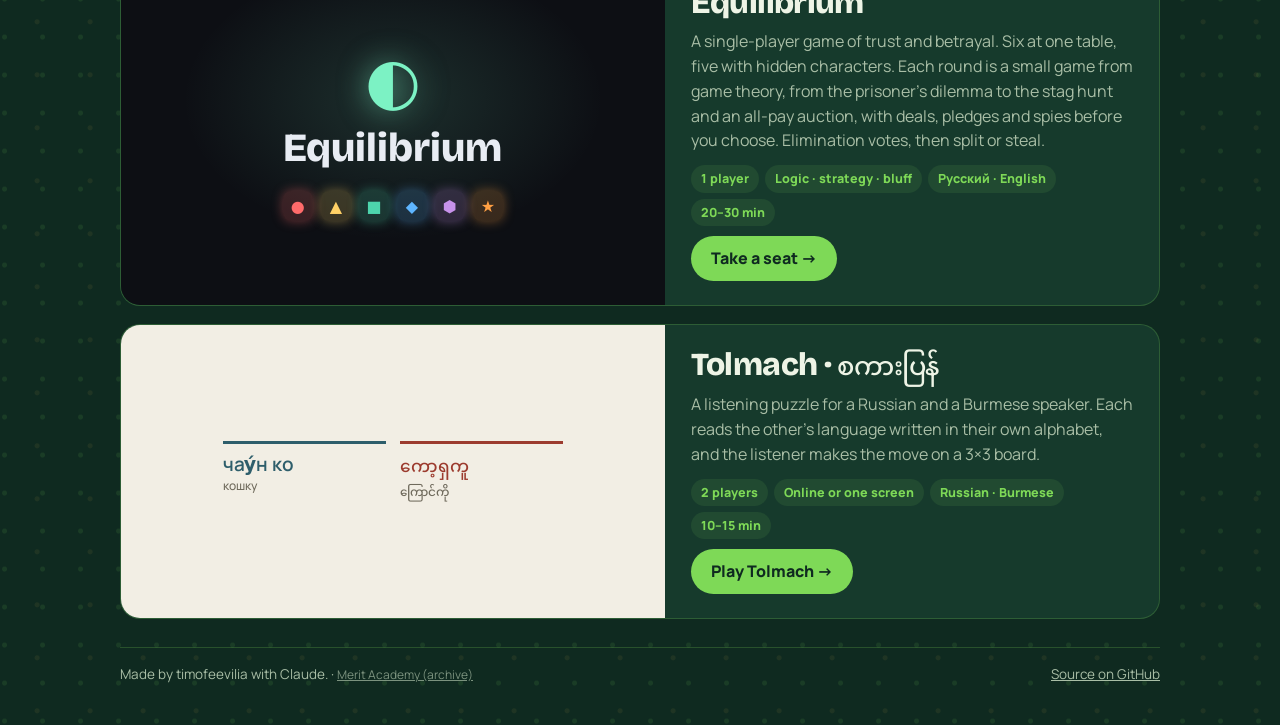
==== commit 9ddf1b19: "Add 81 Trials, a Journey to the West puzzle game (first six trials) An ink-and-scroll puzzle journey" ====
--- a/index.html
+++ b/index.html
@@ -6,7 +6,7 @@
 <title>PuzzleGekko</title>
 <meta name="description" content="Small games for two and for groups: a property game set in Thailand and Myanmar, party games for phones, a Thai course and a Russian–Burmese listening puzzle.">
 <link rel="preconnect" href="https://fonts.googleapis.com">
-<link rel="stylesheet" href="https://fonts.googleapis.com/css2?family=Playfair+Display:wght@800&family=Bricolage+Grotesque:opsz,wght@12..96,500;12..96,800&family=Manrope:wght@400;600;800&family=Noto+Sans+Myanmar:wght@500&family=Noto+Sans+Thai:wght@500&family=Sarabun:wght@700&display=swap">
+<link rel="stylesheet" href="https://fonts.googleapis.com/css2?family=Playfair+Display:wght@800&family=Ma+Shan+Zheng&family=Cormorant+Garamond:wght@700&family=Bricolage+Grotesque:opsz,wght@12..96,500;12..96,800&family=Manrope:wght@400;600;800&family=Noto+Sans+Myanmar:wght@500&family=Noto+Sans+Thai:wght@500&family=Sarabun:wght@700&display=swap">
 <style>
 /* Layout: one column; a big wordmark with a gecko, then one wide card per game showing a slice of that game's own look. */
 :root{
@@ -82,6 +82,15 @@
 .eq .t>span{display:block;font-family:var(--display);font-weight:800;font-size:clamp(28px,4.6vw,40px);margin:6px 0 12px}
 .eq .seats{display:flex;gap:8px;justify-content:center}
 .eq .seats i{font-style:normal;width:30px;height:30px;border-radius:8px;display:grid;place-items:center;color:var(--c);background:color-mix(in srgb,var(--c) 18%,transparent);box-shadow:0 0 12px color-mix(in srgb,var(--c) 40%,transparent)}
+/* 81 Trials slice: ink mountains on rice paper with red seals */
+.xy{background:linear-gradient(#efe4cc,#e3d2ae)}
+.xy .hills{position:absolute;left:0;right:0;bottom:0;width:100%;height:55%}
+.xy .sun{position:absolute;right:16%;top:16%;width:54px;height:54px;border-radius:50%;background:#c23a2b;opacity:.85}
+.xy .t{position:relative;display:flex;align-items:center;gap:18px;color:#1b1a17}
+.xy .v{writing-mode:vertical-rl;font-family:"Ma Shan Zheng",serif;font-size:58px;line-height:1}
+.xy .r{display:flex;flex-direction:column;gap:8px;align-items:flex-start}
+.xy .r b{font-family:"Cormorant Garamond",Georgia,serif;font-size:clamp(28px,4.4vw,40px);font-weight:700;line-height:1}
+.xy .r span{background:#b8322a;color:#f6e7c8;font-family:"Ma Shan Zheng",serif;font-size:20px;padding:4px 8px;border-radius:4px}
 /* Merit Academy slice: a gold crest on navy, with a red exam stamp */
 .ma{background:radial-gradient(400px 260px at 70% 0%,rgba(201,162,39,.18),transparent 70%),#0f1424}
 .ma .t{text-align:center;color:#eae6da;position:relative}
@@ -155,6 +164,16 @@
       </div>
     </a>
 
+    <a class="game" href="journey/">
+      <div class="art xy"><i class="sun"></i><svg class="hills" viewBox="0 0 400 120" preserveAspectRatio="none" aria-hidden="true"><path d="M0 120V58q30-30 60-10t50-34q30 30 60 26t50-28q40 36 80 30t50-14q30 10 50 40v52z" fill="#9aa39a" opacity=".8"/><path d="M0 120V86q40-26 80-8t70-24q40 24 80 18t60-26q40 24 110 34v40z" fill="#5d6862"/><path d="M0 120v-18q60-16 120-2t100-10q60 10 100 2t80 6v22z" fill="#3b443f"/></svg><div class="t"><span class="v">西游记</span><div class="r"><b>81 Trials</b><span>九九八十一难</span></div></div></div>
+      <div class="info">
+        <h2>81 Trials · <span class="mm" style="font-family:'Ma Shan Zheng',serif">西游记</span></h2>
+        <p>A puzzle journey to the West in traditional ink-and-scroll style. The Tang monk and his disciples face the calamities of the road, and each one is a logic puzzle: lift the talisman of Five Elements Mountain, find the fake ginseng fruit, unmask the White Bone Demon, cross the Tongtian River.</p>
+        <div class="facts"><span>1 player</span><span>Logic puzzles</span><span>Русский · English</span><span>6 of 81 trials</span></div>
+        <span class="play">Set out →</span>
+      </div>
+    </a>
+
     <a class="game" href="equilibrium/">
       <div class="art eq"><div class="t"><b>◐</b><span>Equilibrium</span><div class="seats"><i style="--c:#ff6b6b">●</i><i style="--c:#ffd166">▲</i><i style="--c:#4dd4ac">■</i><i style="--c:#5eb5ff">◆</i><i style="--c:#c792ea">⬢</i><i style="--c:#ff9f43">★</i></div></div></div>
       <div class="info">
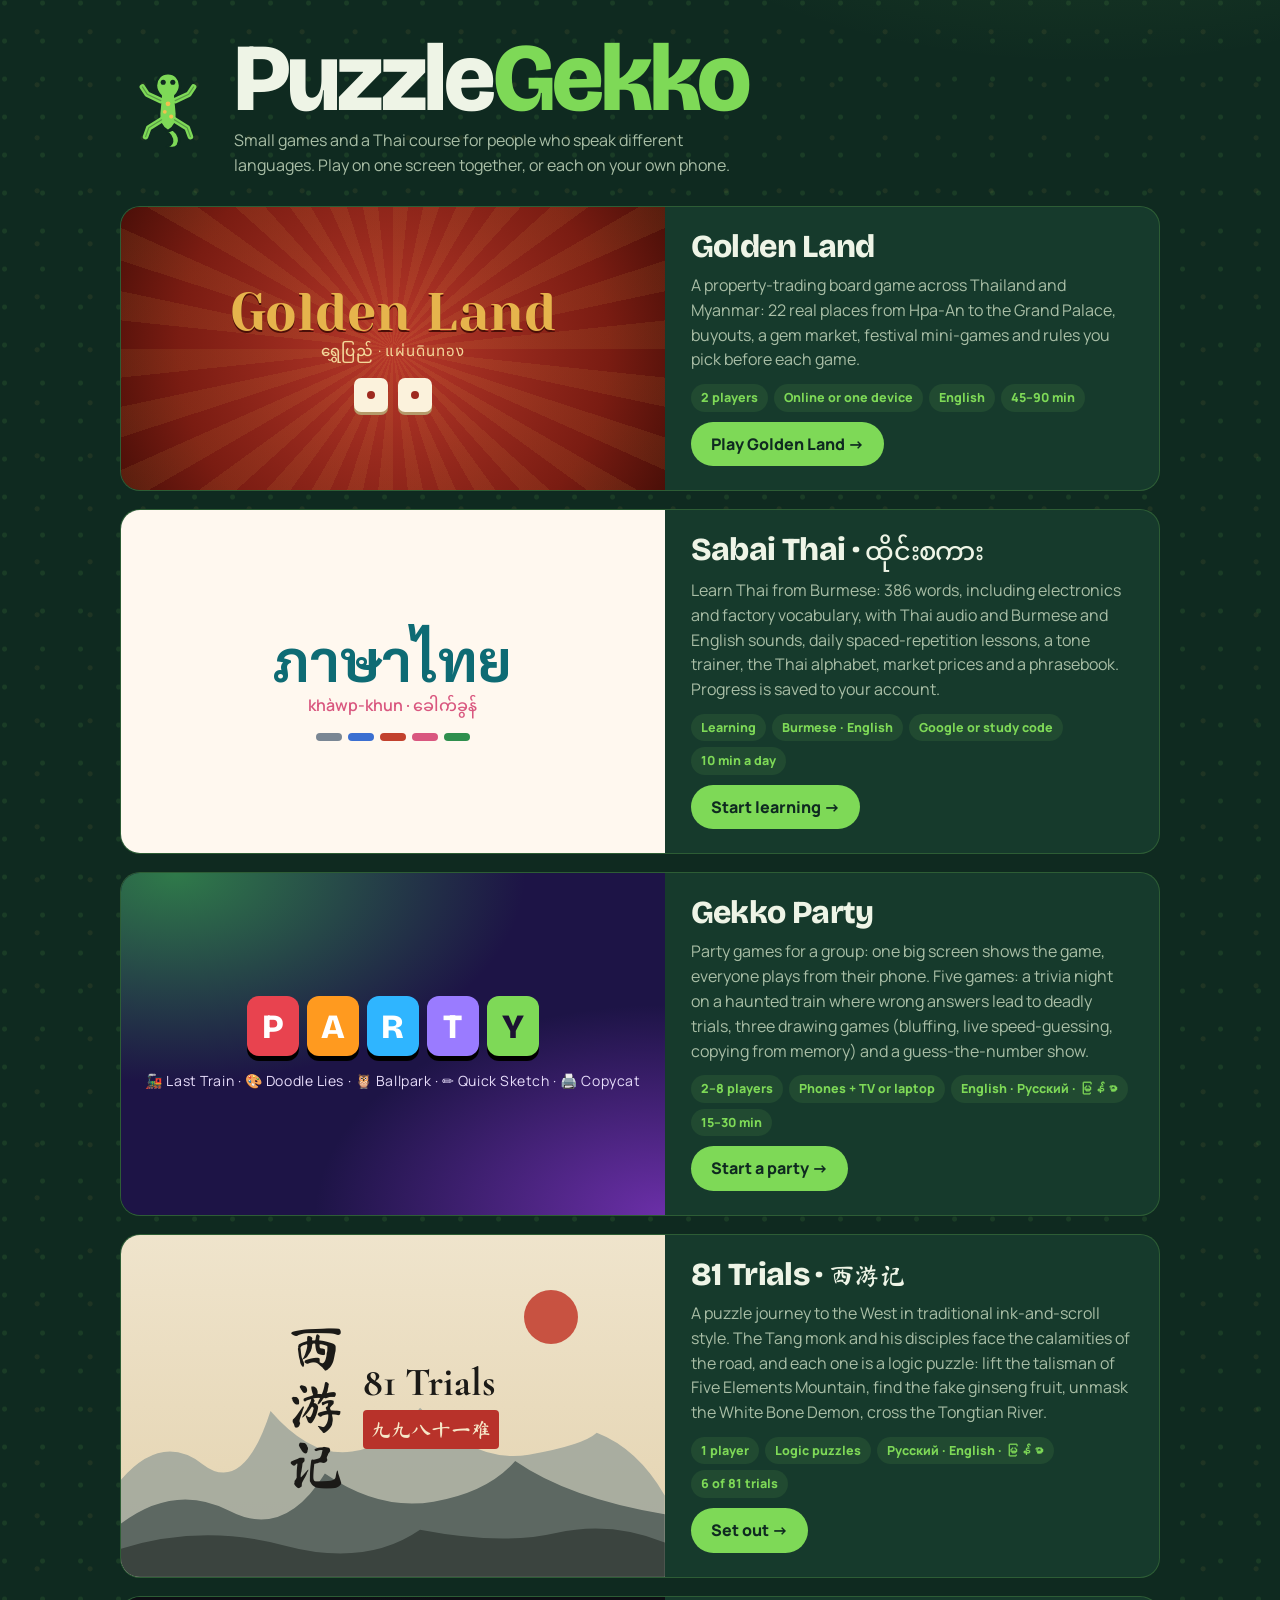
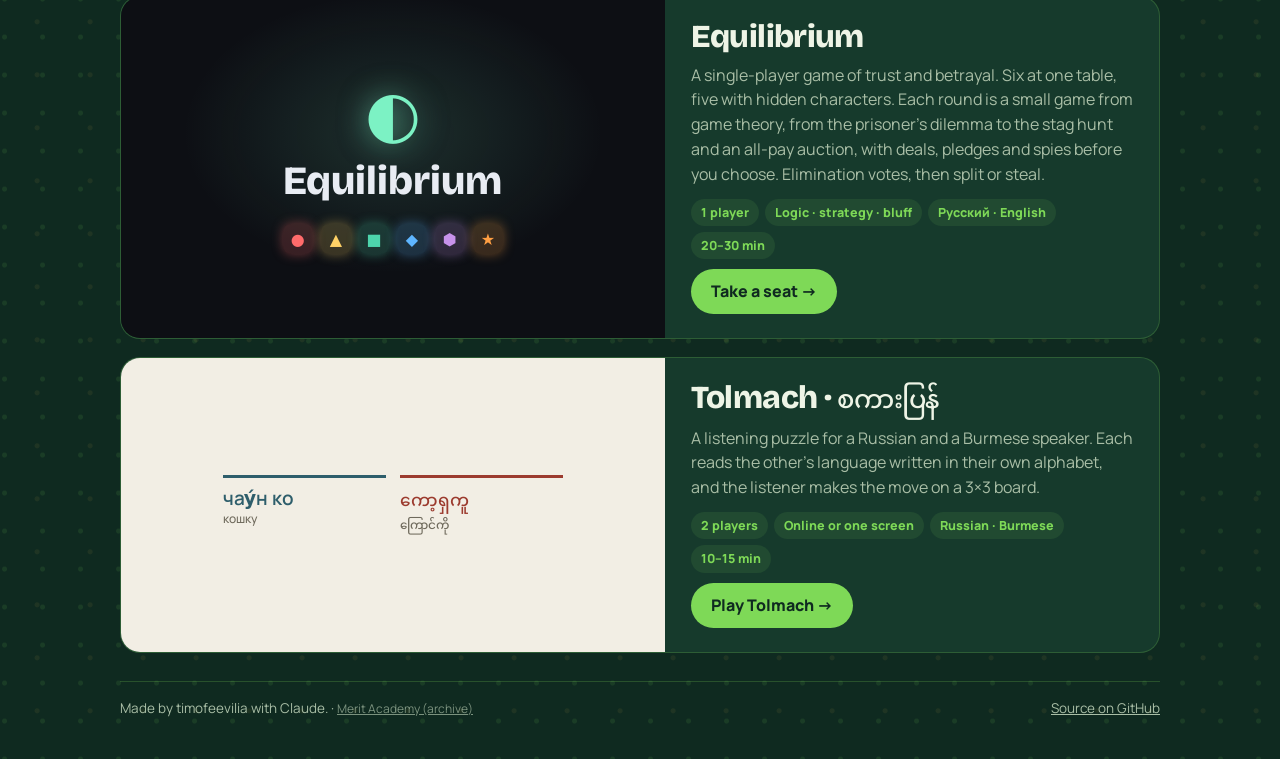
==== commit da5f1db3: "81 Trials: add Burmese Every interface line, story, rule and hint now also exists in Burmese, with B" ====
--- a/index.html
+++ b/index.html
@@ -169,7 +169,7 @@
       <div class="info">
         <h2>81 Trials · <span class="mm" style="font-family:'Ma Shan Zheng',serif">西游记</span></h2>
         <p>A puzzle journey to the West in traditional ink-and-scroll style. The Tang monk and his disciples face the calamities of the road, and each one is a logic puzzle: lift the talisman of Five Elements Mountain, find the fake ginseng fruit, unmask the White Bone Demon, cross the Tongtian River.</p>
-        <div class="facts"><span>1 player</span><span>Logic puzzles</span><span>Русский · English</span><span>6 of 81 trials</span></div>
+        <div class="facts"><span>1 player</span><span>Logic puzzles</span><span>Русский · English · မြန်မာ</span><span>6 of 81 trials</span></div>
         <span class="play">Set out →</span>
       </div>
     </a>
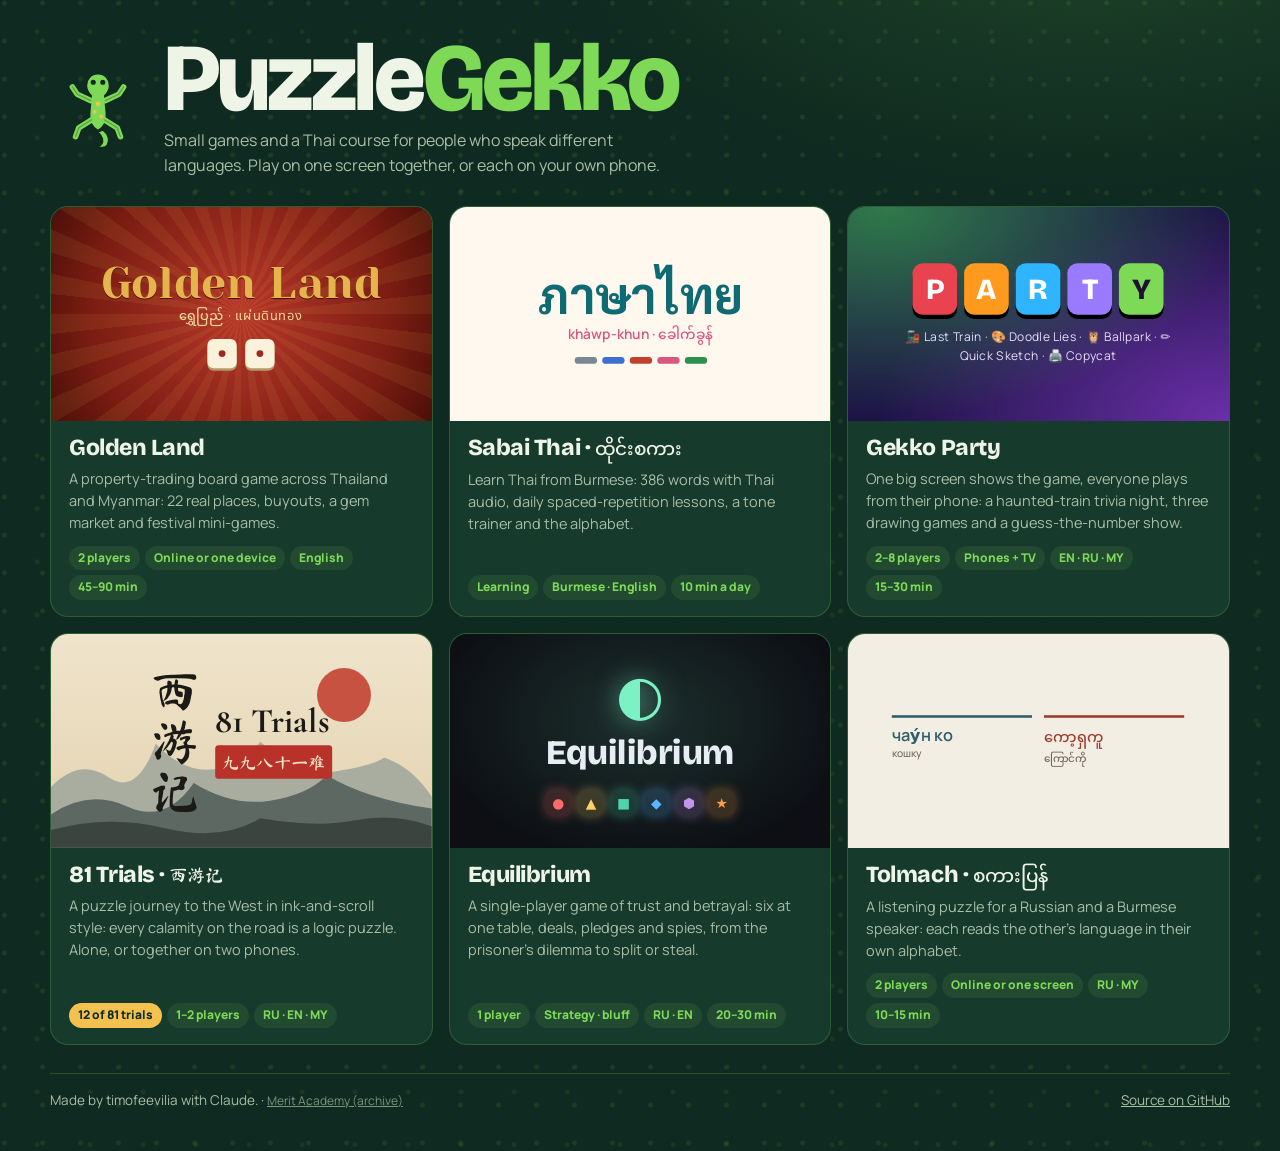
==== commit 7bd632e4: "81 Trials: six new trials and a mode for two; gecko favicon; game tiles on the home page Co-Authored" ====
--- a/index.html
+++ b/index.html
@@ -4,11 +4,14 @@
 <meta charset="utf-8">
 <meta name="viewport" content="width=device-width,initial-scale=1,viewport-fit=cover">
 <title>PuzzleGekko</title>
+<link rel="icon" href="favicon.svg" type="image/svg+xml">
+<link rel="icon" href="favicon-32.png" sizes="32x32" type="image/png">
+<link rel="apple-touch-icon" href="apple-touch-icon.png">
 <meta name="description" content="Small games for two and for groups: a property game set in Thailand and Myanmar, party games for phones, a Thai course and a Russian–Burmese listening puzzle.">
 <link rel="preconnect" href="https://fonts.googleapis.com">
 <link rel="stylesheet" href="https://fonts.googleapis.com/css2?family=Playfair+Display:wght@800&family=Ma+Shan+Zheng&family=Cormorant+Garamond:wght@700&family=Bricolage+Grotesque:opsz,wght@12..96,500;12..96,800&family=Manrope:wght@400;600;800&family=Noto+Sans+Myanmar:wght@500&family=Noto+Sans+Thai:wght@500&family=Sarabun:wght@700&display=swap">
 <style>
-/* Layout: one column; a big wordmark with a gecko, then one wide card per game showing a slice of that game's own look. */
+/* Layout: a big wordmark with a gecko, then a grid of tiles, each showing a slice of that game's own look. */
 :root{
   --leaf:#0f2a20;      /* page ground, rainforest night */
   --leaf-2:#163a2c;    /* raised surfaces */
@@ -32,26 +35,37 @@
     var(--leaf)}
 a{color:inherit}
 :focus-visible{outline:2px solid var(--spot);outline-offset:3px;border-radius:6px}
-.wrap{max-width:1040px;margin:0 auto;display:flex;flex-direction:column;gap:28px}
+.wrap{max-width:1180px;margin:0 auto;display:flex;flex-direction:column;gap:28px}
 header{display:flex;align-items:center;gap:18px;flex-wrap:wrap;padding-top:12px}
 .gecko{width:clamp(64px,12vw,96px);height:auto;flex:none;animation:wiggle 6s ease-in-out infinite;transform-origin:50% 60%}
 @keyframes wiggle{0%,86%,100%{transform:rotate(0)}90%{transform:rotate(-6deg)}94%{transform:rotate(5deg)}}
 h1{font-family:var(--display);font-weight:800;font-size:clamp(44px,9vw,96px);line-height:.9;margin:0;letter-spacing:-.03em}
 h1 span{color:var(--skin)}
 .tag{margin:6px 0 0;color:var(--ink-dim);max-width:52ch;text-wrap:balance}
-.games{display:grid;gap:18px}
-.game{display:grid;grid-template-columns:minmax(0,1.1fr) minmax(0,1fr);border-radius:20px;overflow:hidden;text-decoration:none;
+.games{display:grid;gap:16px;grid-template-columns:repeat(auto-fill,minmax(min(100%,320px),1fr))}
+.game{display:flex;flex-direction:column;border-radius:18px;overflow:hidden;text-decoration:none;
   border:1px solid var(--line);background:var(--leaf-2);transition:transform .15s, border-color .15s}
 .game:hover{transform:translateY(-3px);border-color:rgba(126,217,87,.55)}
-@media (max-width:760px){.game{grid-template-columns:minmax(0,1fr)}}
-.art{min-height:220px;position:relative;display:grid;place-items:center;padding:24px;overflow:hidden}
-.info{padding:24px 26px;display:flex;flex-direction:column;gap:10px;min-width:0}
-.info h2{font-family:var(--display);font-weight:800;font-size:32px;line-height:1;margin:0;letter-spacing:-.02em}
-.info p{margin:0;color:var(--ink-dim)}
-.facts{display:flex;flex-wrap:wrap;gap:6px;margin-top:2px}
-.facts span{font-size:12.5px;font-weight:800;padding:4px 10px;border-radius:99px;background:rgba(126,217,87,.1);color:var(--skin)}
-.play{margin-top:auto;align-self:flex-start;font-weight:800;color:var(--leaf);background:var(--skin);padding:10px 20px;border-radius:99px}
-
+.art{aspect-ratio:16/9;position:relative;display:grid;place-items:center;padding:16px;overflow:hidden;container-type:size}
+.art>.t,.art>.two{transform:scale(var(--s,.86))}
+.info{padding:14px 18px 16px;display:flex;flex-direction:column;gap:8px;min-width:0;flex:1}
+.info h2{font-family:var(--display);font-weight:800;font-size:23px;line-height:1.1;margin:0;letter-spacing:-.02em}
+.info p{margin:0;color:var(--ink-dim);font-size:14.5px;line-height:1.5}
+.facts{display:flex;flex-wrap:wrap;gap:5px;margin-top:auto;padding-top:4px}
+.facts span{font-size:12px;font-weight:800;padding:3px 9px;border-radius:99px;background:rgba(126,217,87,.1);color:var(--skin)}
+.facts .new{background:var(--spot);color:var(--leaf)}
+/* phones: two narrow tiles per row, art and title first */
+@media (max-width:620px){
+  .games{grid-template-columns:1fr 1fr;gap:10px}
+  .game{border-radius:14px}
+  .art{aspect-ratio:4/3;padding:8px}
+  .game .art>.t,.game .art>.two{position:absolute;left:50%;top:50%;width:330px;max-width:none;transform:translate(-50%,-50%) scale(.5)}
+  .info{padding:10px 11px 12px;gap:5px}
+  .info h2{font-size:16.5px}
+  .info p{font-size:12.5px;line-height:1.4;display:-webkit-box;-webkit-line-clamp:4;-webkit-box-orient:vertical;overflow:hidden}
+  .facts span{font-size:10.5px;padding:2px 7px}
+  .facts span:nth-child(n+3){display:none}
+}
 /* Golden Land slice: lacquer board corner */
 .gl{background:radial-gradient(circle at 50% 50%,#b8382a,#7a1c12 70%,#4a0f08)}
 .gl::before{content:"";position:absolute;inset:-40%;background:repeating-conic-gradient(rgba(230,180,76,.09) 0 6deg,transparent 6deg 12deg)}
@@ -138,9 +152,8 @@
       <div class="art gl"><div class="t"><b>Golden Land</b><i><span class="mm">ရွှေပြည်</span> · <span class="th">แผ่นดินทอง</span></i><div class="dice"><i></i><i></i></div></div></div>
       <div class="info">
         <h2>Golden Land</h2>
-        <p>A property-trading board game across Thailand and Myanmar: 22 real places from Hpa-An to the Grand Palace, buyouts, a gem market, festival mini-games and rules you pick before each game.</p>
+        <p>A property-trading board game across Thailand and Myanmar: 22 real places, buyouts, a gem market and festival mini-games.</p>
         <div class="facts"><span>2 players</span><span>Online or one device</span><span>English</span><span>45–90 min</span></div>
-        <span class="play">Play Golden Land →</span>
       </div>
     </a>
 
@@ -148,9 +161,8 @@
       <div class="art st"><div class="t"><b class="thx">ภาษาไทย</b><i>khàwp-khun · <span class="mm">ခေါက်ခွန်</span></i><div class="tones"><i style="--c:#7a8794"></i><i style="--c:#3b6fd1"></i><i style="--c:#c2412d"></i><i style="--c:#d9577f"></i><i style="--c:#2f8f4e"></i></div></div></div>
       <div class="info">
         <h2>Sabai Thai · <span class="mm">ထိုင်းစကား</span></h2>
-        <p>Learn Thai from Burmese: 386 words, including electronics and factory vocabulary, with Thai audio and Burmese and English sounds, daily spaced-repetition lessons, a tone trainer, the Thai alphabet, market prices and a phrasebook. Progress is saved to your account.</p>
-        <div class="facts"><span>Learning</span><span>Burmese · English</span><span>Google or study code</span><span>10 min a day</span></div>
-        <span class="play">Start learning →</span>
+        <p>Learn Thai from Burmese: 386 words with Thai audio, daily spaced-repetition lessons, a tone trainer and the alphabet.</p>
+        <div class="facts"><span>Learning</span><span>Burmese · English</span><span>10 min a day</span></div>
       </div>
     </a>
 
@@ -158,9 +170,8 @@
       <div class="art gp"><div class="t"><div class="tiles"><i style="background:#e8434f">P</i><i style="background:#ff9a1f">A</i><i style="background:#2fb5ff">R</i><i style="background:#9a7bff">T</i><i style="background:#7ed957;color:#1d1233">Y</i></div><small>🚂 Last Train · 🎨 Doodle Lies · 🦉 Ballpark · ✏️ Quick Sketch · 🖨️ Copycat</small></div></div>
       <div class="info">
         <h2>Gekko Party</h2>
-        <p>Party games for a group: one big screen shows the game, everyone plays from their phone. Five games: a trivia night on a haunted train where wrong answers lead to deadly trials, three drawing games (bluffing, live speed-guessing, copying from memory) and a guess-the-number show.</p>
-        <div class="facts"><span>2–8 players</span><span>Phones + TV or laptop</span><span>English · Русский · မြန်မာ</span><span>15–30 min</span></div>
-        <span class="play">Start a party →</span>
+        <p>One big screen shows the game, everyone plays from their phone: a haunted-train trivia night, three drawing games and a guess-the-number show.</p>
+        <div class="facts"><span>2–8 players</span><span>Phones + TV</span><span>EN · RU · MY</span><span>15–30 min</span></div>
       </div>
     </a>
 
@@ -168,9 +179,8 @@
       <div class="art xy"><i class="sun"></i><svg class="hills" viewBox="0 0 400 120" preserveAspectRatio="none" aria-hidden="true"><path d="M0 120V58q30-30 60-10t50-34q30 30 60 26t50-28q40 36 80 30t50-14q30 10 50 40v52z" fill="#9aa39a" opacity=".8"/><path d="M0 120V86q40-26 80-8t70-24q40 24 80 18t60-26q40 24 110 34v40z" fill="#5d6862"/><path d="M0 120v-18q60-16 120-2t100-10q60 10 100 2t80 6v22z" fill="#3b443f"/></svg><div class="t"><span class="v">西游记</span><div class="r"><b>81 Trials</b><span>九九八十一难</span></div></div></div>
       <div class="info">
         <h2>81 Trials · <span class="mm" style="font-family:'Ma Shan Zheng',serif">西游记</span></h2>
-        <p>A puzzle journey to the West in traditional ink-and-scroll style. The Tang monk and his disciples face the calamities of the road, and each one is a logic puzzle: lift the talisman of Five Elements Mountain, find the fake ginseng fruit, unmask the White Bone Demon, cross the Tongtian River.</p>
-        <div class="facts"><span>1 player</span><span>Logic puzzles</span><span>Русский · English · မြန်မာ</span><span>6 of 81 trials</span></div>
-        <span class="play">Set out →</span>
+        <p>A puzzle journey to the West in ink-and-scroll style: every calamity on the road is a logic puzzle. Alone, or together on two phones.</p>
+        <div class="facts"><span class="new">12 of 81 trials</span><span>1–2 players</span><span>RU · EN · MY</span></div>
       </div>
     </a>
 
@@ -178,9 +188,8 @@
       <div class="art eq"><div class="t"><b>◐</b><span>Equilibrium</span><div class="seats"><i style="--c:#ff6b6b">●</i><i style="--c:#ffd166">▲</i><i style="--c:#4dd4ac">■</i><i style="--c:#5eb5ff">◆</i><i style="--c:#c792ea">⬢</i><i style="--c:#ff9f43">★</i></div></div></div>
       <div class="info">
         <h2>Equilibrium</h2>
-        <p>A single-player game of trust and betrayal. Six at one table, five with hidden characters. Each round is a small game from game theory, from the prisoner's dilemma to the stag hunt and an all-pay auction, with deals, pledges and spies before you choose. Elimination votes, then split or steal.</p>
-        <div class="facts"><span>1 player</span><span>Logic · strategy · bluff</span><span>Русский · English</span><span>20–30 min</span></div>
-        <span class="play">Take a seat →</span>
+        <p>A single-player game of trust and betrayal: six at one table, deals, pledges and spies, from the prisoner's dilemma to split or steal.</p>
+        <div class="facts"><span>1 player</span><span>Strategy · bluff</span><span>RU · EN</span><span>20–30 min</span></div>
       </div>
     </a>
 
@@ -188,9 +197,8 @@
       <div class="art tm"><div class="two"><div>чау́н ко<small>кошку</small></div><div>ကော့ရှကူ<small class="mm">ကြောင်ကို</small></div></div></div>
       <div class="info">
         <h2>Tolmach · <span class="mm">စကားပြန်</span></h2>
-        <p>A listening puzzle for a Russian and a Burmese speaker. Each reads the other's language written in their own alphabet, and the listener makes the move on a 3×3 board.</p>
-        <div class="facts"><span>2 players</span><span>Online or one screen</span><span>Russian · Burmese</span><span>10–15 min</span></div>
-        <span class="play">Play Tolmach →</span>
+        <p>A listening puzzle for a Russian and a Burmese speaker: each reads the other's language in their own alphabet.</p>
+        <div class="facts"><span>2 players</span><span>Online or one screen</span><span>RU · MY</span><span>10–15 min</span></div>
       </div>
     </a>
   </main>
